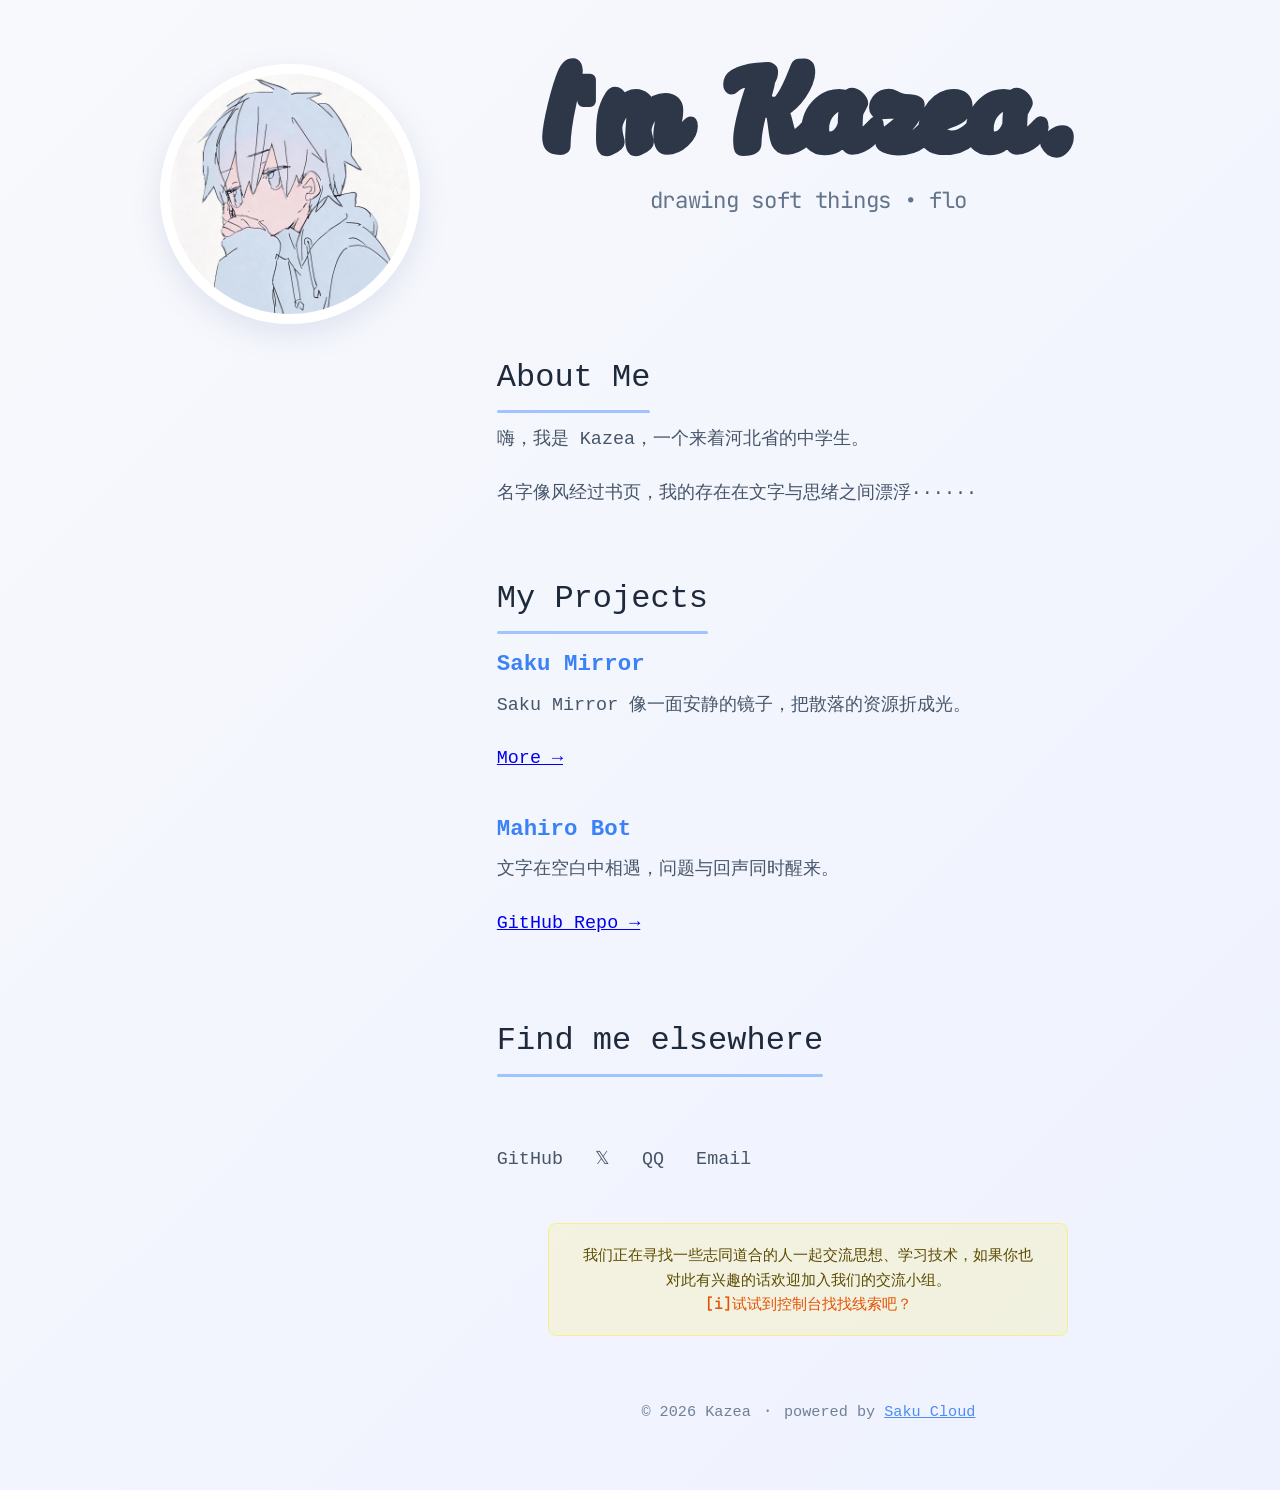
==== index.html @ 3731ab3d "Update index.html" ====
<!DOCTYPE html>
<html lang="zh">

<head>
    <meta charset="UTF-8" />
    <meta name="viewport" content="width=device-width, initial-scale=1.0" />
    <title>Kazea - Home</title>
    <link rel="preconnect" href="https://fonts.googleapis.com">
    <link rel="preconnect" href="https://fonts.gstatic.com" crossorigin>
    <link
        href="https://fonts.googleapis.com/css2?family=JetBrains+Mono:ital,wght@0,300;0,400;0,500;0,700;1,400&family=M+PLUS+Rounded+1c:wght@300;400;500&family=Noto+Sans+TC:wght@300;400;500;700&display=swap"
        rel="stylesheet">
    <link rel="stylesheet" href="./static/styles.css">
</head>

<body>

    <div class="container">
        <div class="avatar-side">
            <img src="./static/imgs/newlogo.png" alt="Kazea" />
        </div>

        <div class="content-side">
            <div class="handwriting-wrap">
                <svg class="handwriting-svg" viewBox="0 13.9 231.85 39.15" preserveAspectRatio="xMidYMid meet"
                    xmlns="http://www.w3.org/2000/svg">
                    <g>
                        <path class="stroke-path"
                            d="M7.45 50.45Q7.45 51.85 5.45 51.85Q2.30 51.85 1.15 50.63Q0 49.40 0 46.50Q0.05 42 2.48 32.10Q4.90 22.20 7.05 17.40Q7.60 16.15 8.60 15.02Q9.60 13.90 11.25 13.90Q11.95 13.90 12.43 14.75Q12.90 15.60 12.90 16.70Q12.90 17.80 12.50 19.98Q12.10 22.15 11.50 24.95Q10.90 27.75 10.15 31Q7.45 43.35 7.45 50.45ZM15.65 20.85L18.75 20.85L18.75 30.45L15.65 30.45L15.65 20.85ZM50.65 36.40Q50.65 34.75 48.75 34.75Q47.45 34.75 45.85 37.27Q44.25 39.80 43.55 42.70L43.55 42.80Q43.55 44.50 44.08 46.30Q44.60 48.10 44.60 48.80Q44.60 50.50 40.35 52.15Q39.70 52.40 39.20 52.40Q37.95 52.40 37.48 51.10Q37 49.80 37 47.58Q37 45.35 37.13 43.38Q37.25 41.40 37.38 39.73Q37.50 38.05 37.63 36.77Q37.75 35.50 37.75 34.70Q37.75 33 36.20 33Q34.65 33 32.60 36.63Q30.55 40.25 30.55 42.38Q30.55 44.50 31.08 46.30Q31.60 48.10 31.60 48.80Q31.60 50.50 27.35 52.15Q26.70 52.40 26.20 52.40Q24.95 52.40 24.48 51.10Q24 49.80 24 47.10Q24 40 24.55 36.85Q25.30 32.20 27.95 28.05Q28.85 26.65 29.90 26.65Q31.55 26.65 32.95 29.35Q33.35 30.05 33.55 30.65Q35.95 27.65 39.20 27.65Q41.35 27.65 43.05 29.07Q44.75 30.50 44.75 32.65L44.75 33.20Q47.80 29.40 52.20 29.40Q54.90 29.40 56.30 30.80Q57.70 32.20 57.70 34.25Q57.70 36.30 57.40 37.95Q57.10 39.60 56.73 41.05Q56.35 42.50 56.05 43.63Q55.75 44.75 55.75 45.38Q55.75 46 56.15 46Q56.90 46 58 45.05Q59.10 44.10 60.20 42.98Q61.30 41.85 62.23 40.90Q63.15 39.95 63.50 39.95Q64.20 39.95 64.20 41.65Q64.20 45.15 60.68 48.45Q57.15 51.75 53.15 51.75Q49.55 51.75 49.55 45.20Q49.55 43.55 50.10 40.65Q50.65 37.75 50.65 36.40ZM92.60 49.40Q92.60 52.35 86.85 52.35Q85.60 52.35 85.38 51.08Q85.15 49.80 85.15 47.60Q85.15 43.30 87.40 34.85Q89.65 26.40 91.95 21.30Q86.60 21.40 83.95 23.40Q83.15 24 82.65 24.48Q82.15 24.95 81.78 24.95Q81.40 24.95 81.05 24.38Q80.70 23.80 80.70 23Q80.70 20.25 83.15 18.75Q86.65 16.65 93.10 15.95Q95.95 15.65 98.30 15.65L98.40 15.65Q98.75 15.65 99.38 16.05Q100 16.45 100 17.35Q100 18.25 99.68 19.38Q99.35 20.50 98.80 21.05Q98.50 23.45 97.50 26.80Q96.50 30.15 95.40 33.95Q92.60 43.75 92.60 49.40M117.30 39.80Q118.15 39.80 118.15 42.10Q118.15 43.35 117.10 45.13Q116.05 46.90 114.38 48.38Q112.70 49.85 110.65 50.80Q108.60 51.75 106.75 51.75Q104.90 51.75 103.85 51.05Q102.80 50.35 102.20 49.15Q101.35 47.45 100.80 42.67Q100.25 37.90 99.70 36Q98.40 35.75 97.43 34.98Q96.45 34.20 96.45 33.08Q96.45 31.95 97.48 31.45Q98.50 30.95 99.80 30.95Q101.10 30.95 102.10 31.55Q104.80 28.65 107 23.95Q108 21.80 108.93 19.52Q109.85 17.25 110.85 14.85Q111.10 14.25 111.93 14.13Q112.75 14 114.10 14Q115.45 14 116 14.88Q116.55 15.75 116.55 17.73Q116.55 19.70 115.50 22.25Q114.45 24.80 112.80 27.20Q109.35 32.25 104.85 34.80Q105.65 36.45 106.15 38.42Q106.65 40.40 107.10 42.08Q107.55 43.75 108.13 44.88Q108.70 46 109.55 46Q110.40 46 111.58 45.02Q112.75 44.05 113.90 42.90Q115.05 41.75 115.97 40.77Q116.90 39.80 117.30 39.80ZM146.35 39.80Q147.25 39.80 147.25 42.10Q147.25 43.35 146.20 45.13Q145.15 46.90 143.48 48.38Q141.80 49.85 139.75 50.80Q137.70 51.75 135.75 51.75Q133.10 51.75 132.20 47.10Q130.90 49.25 128.80 50.63Q126.70 52 123.18 52Q119.65 52 117.50 49.80Q115.35 47.60 115.40 44.45Q115.40 35.95 121.05 31.05Q123.45 29 125.53 28.35Q127.60 27.70 129.90 27.70Q132.20 27.70 133.65 28.50Q134.35 27.05 135.25 27.05Q137 27.05 138.58 28.57Q140.15 30.10 140.15 31.45Q139.45 33.10 138.10 35.40Q137.70 37.70 137.70 41.85Q137.70 46 138.75 46Q140.05 46 145.05 40.80Q145.95 39.80 146.35 39.80M122.75 42.80Q122.75 46.65 125.60 46.65Q128.65 46.60 130.65 43.40Q131.35 42.30 131.80 40.70Q131.80 35.10 132.80 31.10Q128.75 31.90 125.75 35Q122.75 38.10 122.75 42.80ZM159.45 29.85Q165.35 29.85 165.35 32Q165.35 33.20 164.50 35.95Q160 43.40 155.40 46.50Q157.60 47.05 159.60 47.05Q161.60 47.05 163.32 45.95Q165.05 44.85 166.35 43.50Q167.65 42.15 168.53 41.05Q169.40 39.95 169.95 39.95Q170.65 39.95 170.65 41.85Q170.65 43.75 169.55 45.63Q168.45 47.50 166.50 48.95Q162.20 52.15 156.15 52.15Q153.70 52.15 151.90 51.52Q150.10 50.90 149.32 50.35Q148.55 49.80 148.55 48.83Q148.55 47.85 148.90 46.25Q149.65 45.20 151.32 43.95Q153 42.70 154.68 41.35Q156.35 40 157.63 38.65Q158.90 37.30 158.90 36Q158.90 35.50 156.55 35.50L148.30 35.95Q147 35.95 146.38 35.17Q145.75 34.40 145.75 33.40Q145.75 31.10 147.47 29.35Q149.20 27.60 152 27.55Q153.20 27.55 154.85 28.35Q156.50 29.15 157.47 29.50Q158.45 29.85 159.45 29.85ZM179.80 46.15Q183.70 46.15 187.35 43.05Q188.70 41.90 189.55 40.92Q190.40 39.95 190.85 39.95Q191.55 39.95 191.55 41.35Q191.55 42.75 190.80 44.48Q190.05 46.20 188.30 47.85Q184 51.90 176.50 51.90Q170.55 51.90 168.40 47.60Q167.65 46.10 167.65 43.30Q167.65 40.50 168.75 37.48Q169.85 34.45 171.68 32.25Q173.50 30.05 175.90 28.82Q178.30 27.60 181.03 27.60Q183.75 27.60 185.22 28.95Q186.70 30.30 186.70 32.45Q186.70 34.60 185.63 35.98Q184.55 37.35 182.85 38.27Q181.15 39.20 179.08 39.92Q177 40.65 175 41.55L175 42.80Q175.05 44.60 176.50 45.35Q177.95 46.10 179.80 46.15M178.95 32.05Q176.35 32.05 175.35 38.10Q176.40 37.40 177.33 36.85Q178.25 36.30 178.95 35.80Q180.45 34.70 180.50 33.30Q180.50 32.05 178.95 32.05ZM219.75 39.80Q220.65 39.80 220.65 42.10Q220.65 43.35 219.60 45.13Q218.55 46.90 216.88 48.38Q215.20 49.85 213.15 50.80Q211.10 51.75 209.15 51.75Q206.50 51.75 205.60 47.10Q204.30 49.25 202.20 50.63Q200.10 52 196.58 52Q193.05 52 190.90 49.80Q188.75 47.60 188.80 44.45Q188.80 35.95 194.45 31.05Q196.85 29 198.93 28.35Q201 27.70 203.30 27.70Q205.60 27.70 207.05 28.50Q207.75 27.05 208.65 27.05Q210.40 27.05 211.98 28.57Q213.55 30.10 213.55 31.45Q212.85 33.10 211.50 35.40Q211.10 37.70 211.10 41.85Q211.10 46 212.15 46Q213.45 46 218.45 40.80Q219.35 39.80 219.75 39.80M196.15 42.80Q196.15 46.65 199 46.65Q202.05 46.60 204.05 43.40Q204.75 42.30 205.20 40.70Q205.20 35.10 206.20 31.10Q202.15 31.90 199.15 35Q196.15 38.10 196.15 42.80ZM222.15 49.70Q223.15 47.15 225.15 45.48Q227.15 43.80 229.50 43.80Q231.85 43.80 231.85 46.40Q231.85 49 230.18 51.05Q228.50 53.10 226.80 53.05Q223.80 53.05 222.15 49.70Z" />
                    </g>
                </svg>
            </div>

            <div class="subtitle-wrapper">
                <div class="subtitle" id="typing-subtitle"></div>
            </div>

            <h2>About Me</h2>
            <p>
                嗨，我是 Kazea，一个来着河北省的中学生。
            </p>
            <p>
                名字像风经过书页，我的存在在文字与思绪之间漂浮······
            </p>

            <h2>My Projects</h2>
            <div class="projects">
                <div class="project-item" data-texts='["Saku Mirror 像一面安静的镜子，把散落的资源折成光。","Saku Mirror 为你加速访问世界的另一端。","Saku Mirror 让信息流动得更轻、更快。"]'>
                        <h3>Saku Mirror</h3>
                        <p class="project-desc"></p>
                        <p><a href="https://mirror.kazea.cn/" target="_blank">More →</a></p>
                    </div>
                    <div class="project-item" data-texts='["文字在空白中相遇，问题与回声同时醒来。","当思考变成声音，对话便拥有了形状。","时间停在输入框里，意义从发送键出发。"]'>
                        <h3>Mahiro Bot</h3>
                        <p class="project-desc"></p>
                        <p><a href="https://github.com/SkanaIS/Mahiro" target="_blank">GitHub Repo →</a></p>
                    </div>
                </div>

                <h2>Find me elsewhere</h2>
                <div class="social">
                    <a href="https://github.com/SkanaIS" target="_blank">GitHub</a>
                    <a href="https://x.com/Kazeeaa" target="_blank">𝕏</a>
                    <a href="https://qm.qq.com/q/lXh6iXRVte" target="_blank" class="qq-join">QQ
                        <div class="qq-qrcode">
                            <img src="./static/imgs/QQ_qrcode.jpg" alt="QQ群二维码" />
                            <div style="margin-top:8px;">轻点添加或扫描QrCode</div>
                        </div>
                    </a>
                    <a href="mailto:i@kazea.cn">Email</a>
                </div>

                <!-- 黄色小提示 -->
                <div class="hint-container" id="join-hint">
                    我们正在寻找一些志同道合的人一起交流思想、学习技术，如果你也对此有兴趣的话欢迎加入我们的交流小组。<br>
                    <strong>[i]试试到控制台找找线索吧？</strong>
                </div>

                <footer>
                    © 2026 Kazea ・ powered by <a href="#" style="color:#3b82f6;">Saku Cloud</a>
                </footer>
            </div>
        </div>

        <script src="./static/script.js"></script>
</body>


</html>
---- static/styles.css ----
* {
  margin: 0;
  padding: 0;
  box-sizing: border-box;
}

body {
  font-family: "Noto Sans TC", "JetBrains Mono", monospace, system-ui, sans-serif;
  background: linear-gradient(135deg, #f8f9fc 0%, #eef2ff 100%);
  color: #2d3748;
  line-height: 1.7;
  min-height: 100vh;
  padding: 5vw 4vw;
  font-size: clamp(16px, 2.5vw, 18px);
}

.container {
  max-width: 960px;
  margin: 0 auto;
  display: flex;
  flex-direction: row;
  gap: clamp(40px, 6vw, 80px);
  align-items: flex-start;
  flex-wrap: wrap;
}

.avatar-side {
  flex: 0 0 clamp(180px, 35vw, 260px);
  text-align: center;
}

.avatar-side img {
  width: 100%;
  height: auto;
  aspect-ratio: 1 / 1;
  object-fit: cover;
  border-radius: 50%;
  border: 10px solid #ffffff;
  box-shadow: 0 10px 30px rgba(100, 110, 160, 0.15);
  display: block;
  margin: 0 auto 1.5rem;
}

.content-side {
  flex: 1;
  min-width: 300px;
}

.handwriting-wrap {
  width: 100%;
  max-width: 520px;
  margin: 0 auto 1.8rem;
}

.handwriting-svg {
  width: 100%;
  height: auto;
  display: block;
  margin: 0 auto;
  overflow: visible;
}

.stroke-path {
  fill: #2d3748;
  stroke: #2d3748;
  stroke-width: 5.2;
  stroke-linecap: round;
  stroke-linejoin: round;
  animation: draw 7.5s cubic-bezier(0.25, 0.1, 0.25, 1) forwards;
}

@keyframes draw {
  from { stroke-dashoffset: var(--length); }
  to   { stroke-dashoffset: 0; }
}

.subtitle-wrapper {
  width: 100%;
  max-width: 520px;
  min-height: 5em;
  margin: 0 auto 2.5rem;
  text-align: center;
}

.subtitle {
  font-family: "JetBrains Mono", monospace;
  font-size: clamp(1.1rem, 4.5vw, 1.4rem);
  color: #64748b;
  font-weight: 400;
  letter-spacing: -0.3px;
  white-space: pre-wrap;
  word-break: break-word;
  text-align: center;
}

h2 {
  font-family: "Consolas", monospace;
  font-size: clamp(1.6rem, 5vw, 2rem);
  color: #1e293b;
  margin: 2.5rem 0 1.2rem;
  font-weight: normal;
  position: relative;
  display: inline-block;
}

h2::after {
  content: '';
  position: absolute;
  bottom: -8px;
  left: 0;
  width: 100%;
  height: 3px;
  background: #a0c4ff;
  border-radius: 3px;
}

p {
  font-family: "Consolas", monospace;
  font-size: clamp(1rem, 3.2vw, 1.15rem);
  margin-bottom: 1.4rem;
  color: #475569;
  text-align: left;
}

.projects {
  width: 100%;
  max-width: 520px;
}

.projects .project-item {
  margin-bottom: 2.2rem;
  text-align: left;
}

.projects .project-item h3 {
  font-family: "Consolas", monospace;
  font-size: clamp(1.2rem, 4vw, 1.4rem);
  color: #3b82f6;
  margin-bottom: 0.4rem;
}

.social {
  margin-top: 3.5rem;
  display: flex;
  flex-wrap: wrap;
  gap: clamp(20px, 5vw, 32px);
  font-size: clamp(1rem, 3.5vw, 1.15rem);
  justify-content: flex-start;
}

.social a {
  font-family: "Consolas", monospace;
  color: #475569;
  text-decoration: none;
  transition: color 0.2s;
  position: relative;
  display: inline-block;
}

.social a:hover {
  color: #3b82f6;
}

/* 加群按钮的二维码提示 */
.qq-join {
  position: relative;
  cursor: pointer;
}

.qq-join:hover .qq-qrcode {
  display: block;
}

.qq-qrcode {
  display: none;
  position: absolute;
  bottom: 100%;
  left: 50%;
  transform: translateX(-50%);
  margin-bottom: 12px;
  z-index: 10;
  background: #fff;
  border: 1px solid #ddd;
  border-radius: 8px;
  padding: 8px;
  box-shadow: 0 8px 24px rgba(0,0,0,0.15);
  width: 180px;
  text-align: center;
  font-size: 0.85rem;
  color: #333;
}

.qq-qrcode img {
  width: 160px;
  height: 280px;
  border-radius: 4px;
}

footer {
  margin-top: 4rem;
  text-align: center;
  font-size: 0.95rem;
  color: #64748b;
  opacity: 0.9;
  font-family: "Consolas", monospace;
}

/* 黄色小提示样式 */
.hint-container {
  margin: 3rem auto 2rem;
  padding: 1.2rem 1.8rem;
  background-color: rgba(255, 235, 59, 0.15);
  border: 1px solid #ffeb3b80;
  border-radius: 8px;
  max-width: 520px;
  font-family: "JetBrains Mono", monospace;
  font-size: 0.95rem;
  color: #5c4b00;
  line-height: 1.6;
  text-align: center;
  display: none;
}

.hint-container.show {
  display: block;
}

.hint-container br {
  margin-bottom: 0.5em;
}

.hint-container strong {
  color: #e65100;
  font-weight: 500;
}

@media (max-width: 820px) {
  .container {
    flex-direction: column;
    align-items: center;
  }
  .content-side {
    text-align: center;
  }
  .social {
    justify-content: center;
  }
  h2::after {
    left: 50%;
    transform: translateX(-50%);
  }
  p, .projects .project-item {
    text-align: center;
  }
  .hint-container {
    margin-left: 1rem;
    margin-right: 1rem;
  }
  .qq-qrcode {
    left: 0;
    right: 0;
    margin: 0 auto;
    transform: none;
    width: 200px;
  }
}

@media (max-width: 480px) {
  .handwriting-wrap { max-width: 92vw; }
  .stroke-path { stroke-width: 5.8; }
  body { padding: 8vw 6vw; }
}
.project-desc {
  transition: opacity 1s ease;
  opacity: 1;
}
.project-desc.fade-out {
  opacity: 0;
}
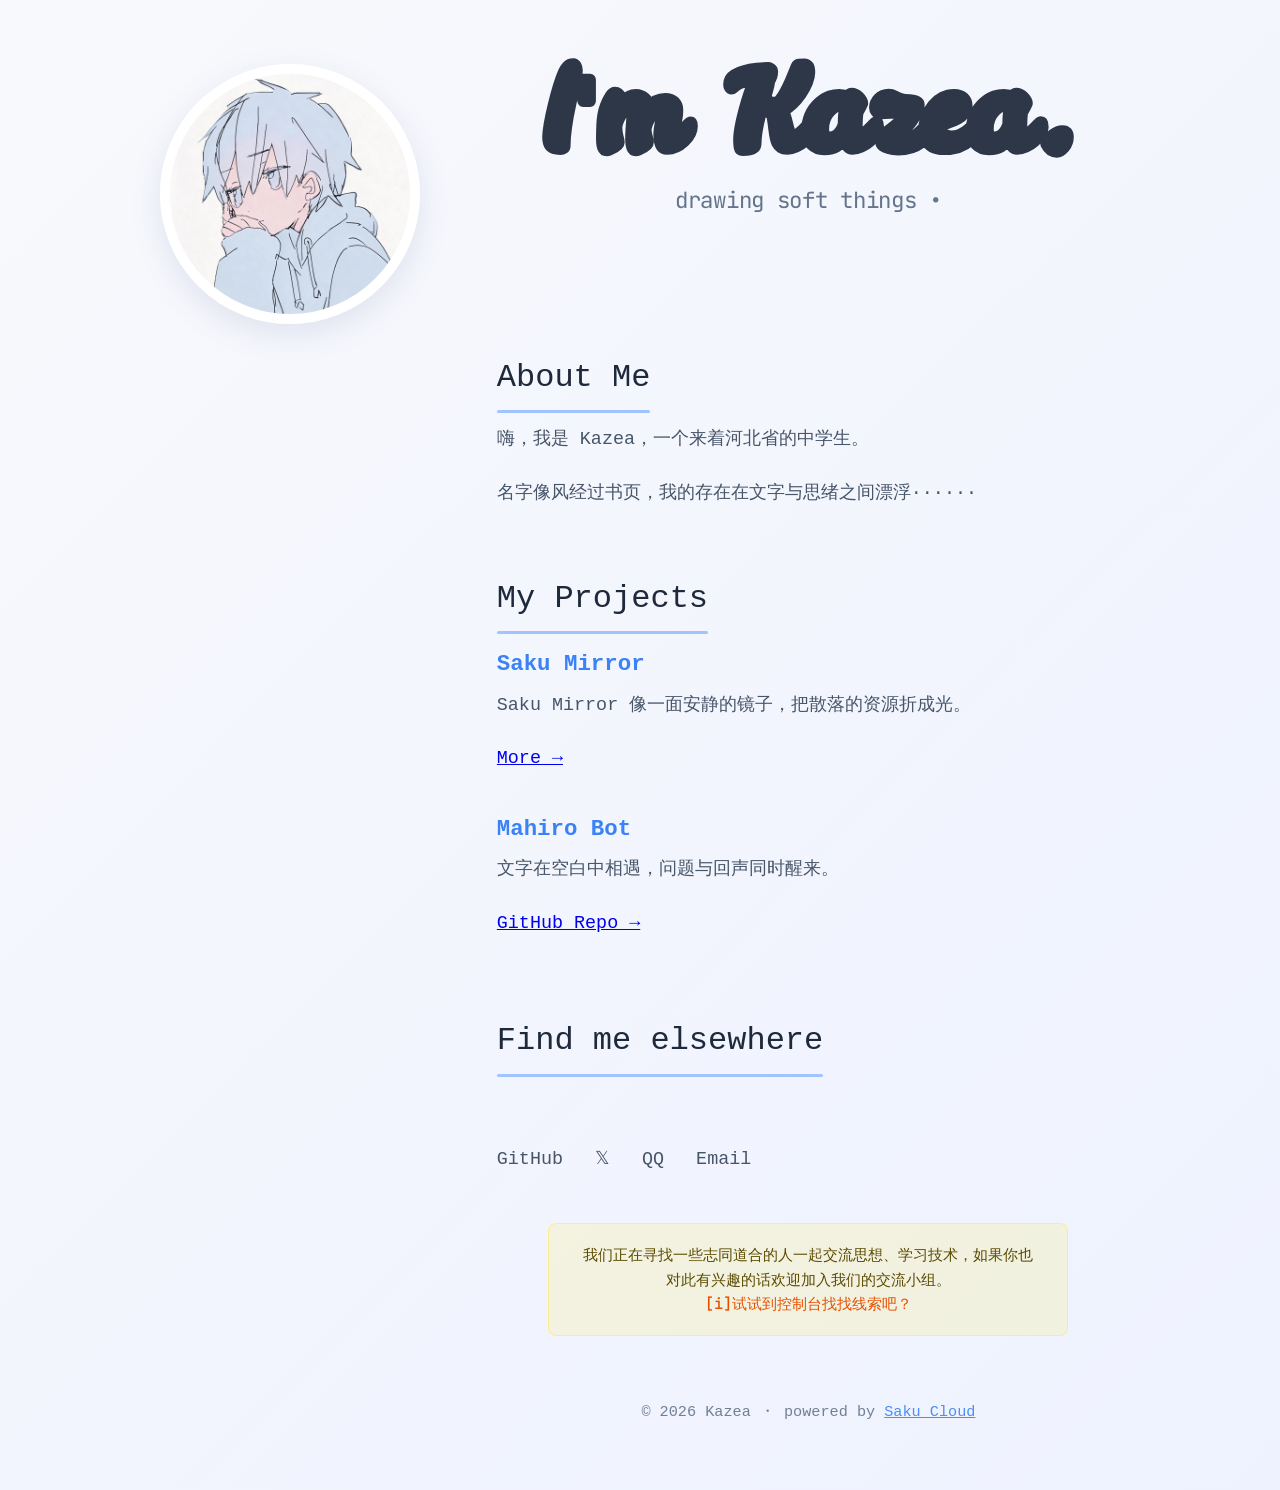
==== commit a0de191a: "Update index.html" ====
--- a/index.html
+++ b/index.html
@@ -50,7 +50,7 @@
                         <p class="project-desc"></p>
                         <p><a href="https://mirror.kazea.cn/" target="_blank">More →</a></p>
                     </div>
-                    <div class="project-item" data-texts='["文字在空白中相遇，问题与回声同时醒来。","当思考变成声音，对话便拥有了形状。","时间停在输入框里，意义从发送键出发。"]'>
+                    <div class="project-item" data-texts='["文字在空白中相遇，问题与回声同时醒来。","当思考变成声音，对话便拥有了形状。","时间停在输入框里，意义从发送键出发。","如果你仔细观察，某些符号会引导你到一个小小的出口——"]'>
                         <h3>Mahiro Bot</h3>
                         <p class="project-desc"></p>
                         <p><a href="https://github.com/SkanaIS/Mahiro" target="_blank">GitHub Repo →</a></p>
@@ -88,3 +88,4 @@
 
 </html>
 
+
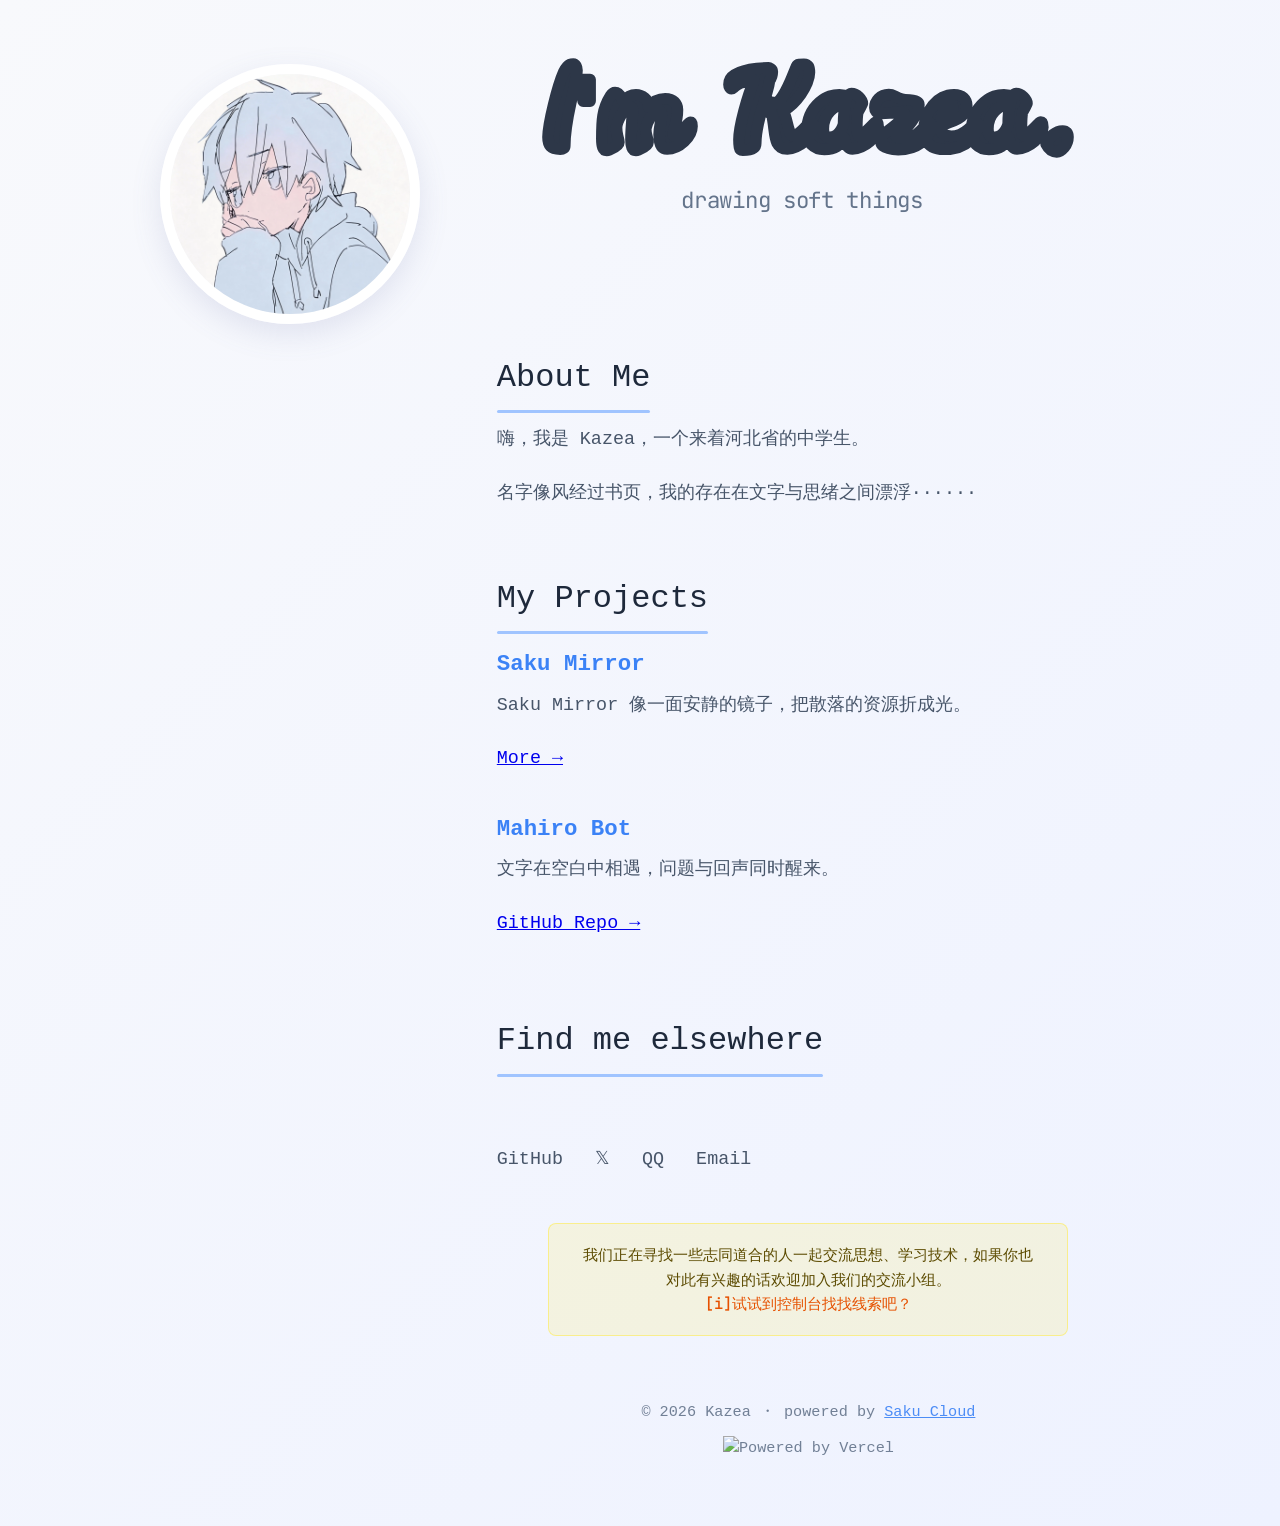
==== commit e10ded87: "依旧微调" ====
--- a/index.html
+++ b/index.html
@@ -77,7 +77,8 @@
                 </div>
 
                 <footer>
-                    © 2026 Kazea ・ powered by <a href="#" style="color:#3b82f6;">Saku Cloud</a>
+                    © 2026 Kazea ・ powered by <a href="#" style="color:#3b82f6;">Saku Cloud</a><br>
+                    <img src="https://raw.githubusercontent.com/abumalick/powered-by-vercel/master/powered-by-vercel.svg" onclick="window.open('https://vercel.com')" alt="Powered by Vercel" style="height: 40px; margin-top: 10px; aspect-ratio: 212 / 44; cursor: pointer;">
                 </footer>
             </div>
         </div>
--- a/static/styles.css
+++ b/static/styles.css
@@ -39,6 +39,16 @@
   box-shadow: 0 10px 30px rgba(100, 110, 160, 0.15);
   display: block;
   margin: 0 auto 1.5rem;
+  animation: float 3s ease-in-out infinite;
+}
+
+@keyframes float {
+  0%, 100% {
+    transform: translateY(0);
+  }
+  50% {
+    transform: translateY(-10px);
+  }
 }
 
 .content-side {
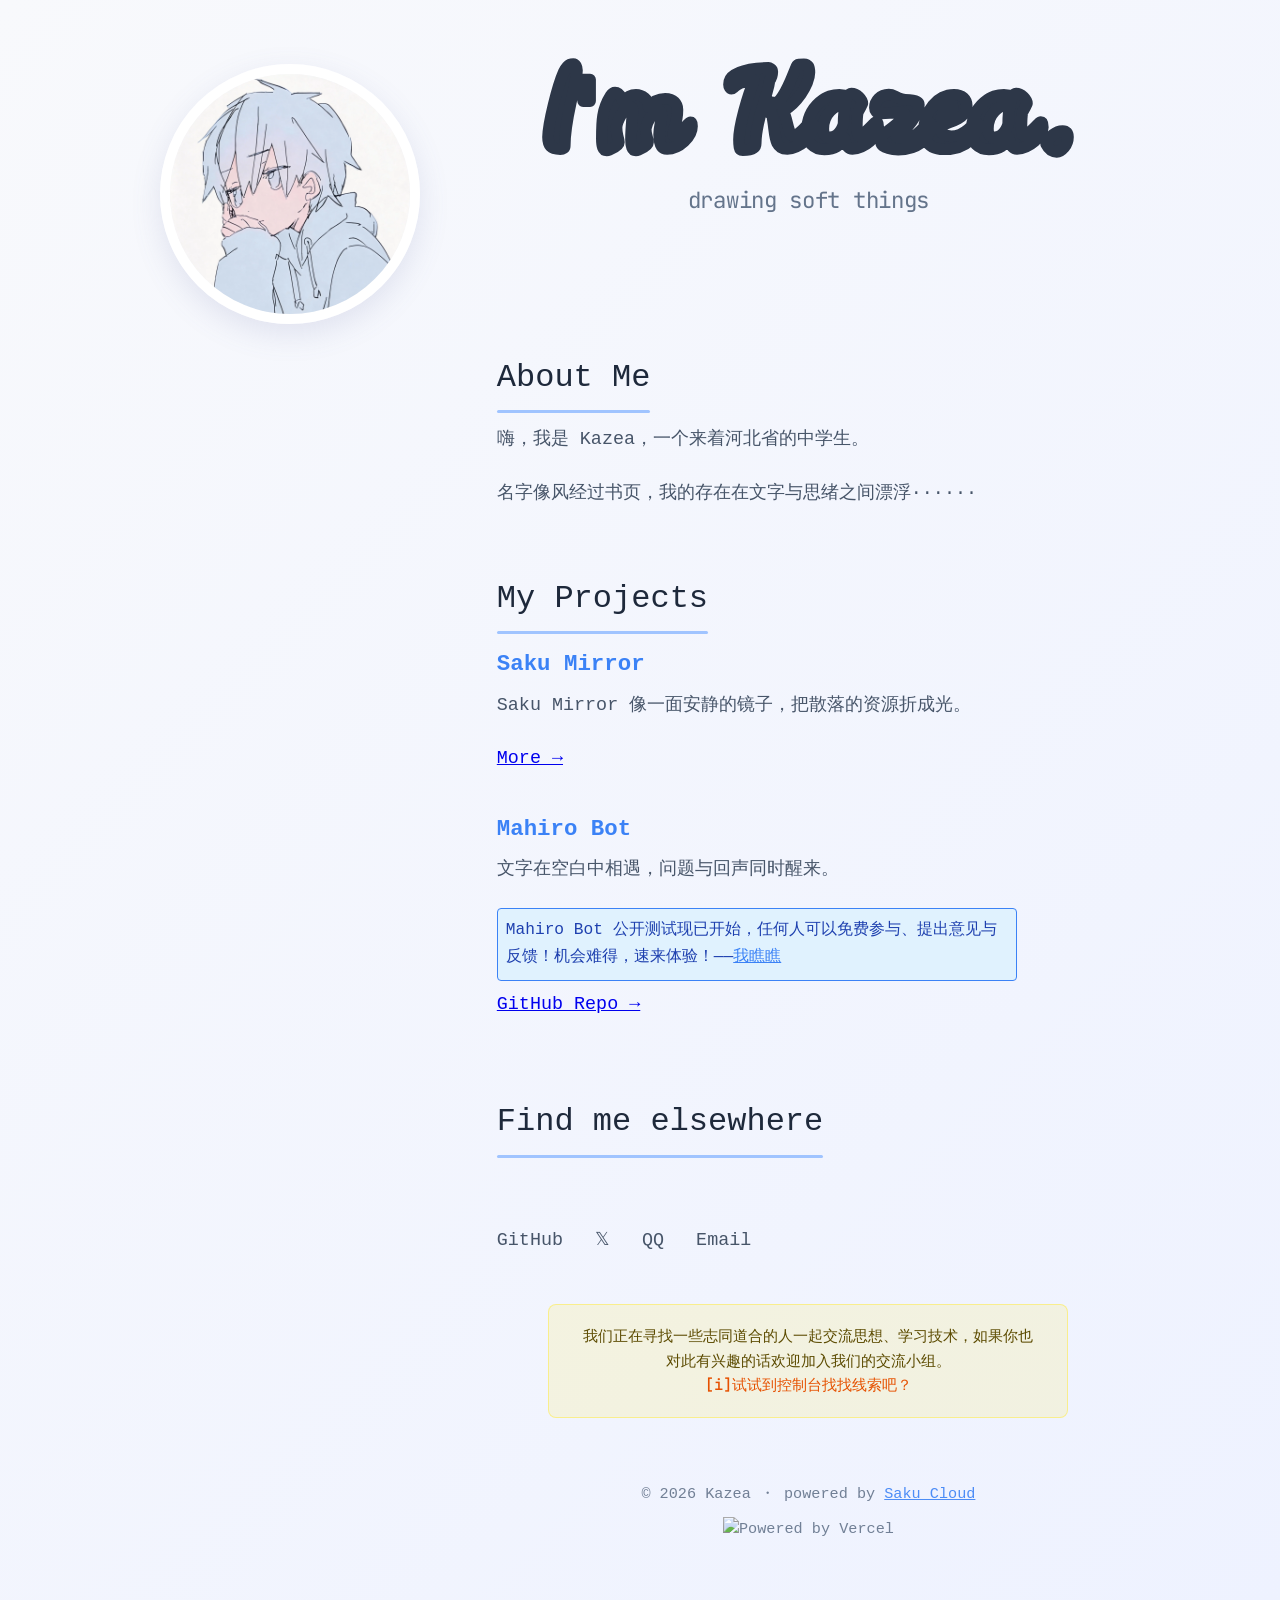
==== commit 359ade20: "加个公告" ====
--- a/index.html
+++ b/index.html
@@ -53,6 +53,7 @@
                     <div class="project-item" data-texts='["文字在空白中相遇，问题与回声同时醒来。","当思考变成声音，对话便拥有了形状。","时间停在输入框里，意义从发送键出发。","如果你仔细观察，某些符号会引导你到一个小小的出口——"]'>
                         <h3>Mahiro Bot</h3>
                         <p class="project-desc"></p>
+                        <p style="background-color: #e0f2fe; border: 1px solid #3b82f6; color: #1e40af; padding: 8px; border-radius: 4px; font-size: 0.9em; margin: 8px 0;">Mahiro Bot 公开测试现已开始，任何人可以免费参与、提出意见与反馈！机会难得，速来体验！——<a href="https://qm.qq.com/q/p0hXQWUnHq" target="_blank" style="color: #3b82f6;">我瞧瞧</a></p>
                         <p><a href="https://github.com/SkanaIS/Mahiro" target="_blank">GitHub Repo →</a></p>
                     </div>
                 </div>
@@ -75,7 +76,7 @@
                     我们正在寻找一些志同道合的人一起交流思想、学习技术，如果你也对此有兴趣的话欢迎加入我们的交流小组。<br>
                     <strong>[i]试试到控制台找找线索吧？</strong>
                 </div>
-
+<!--  -->
                 <footer>
                     © 2026 Kazea ・ powered by <a href="#" style="color:#3b82f6;">Saku Cloud</a><br>
                     <img src="https://raw.githubusercontent.com/abumalick/powered-by-vercel/master/powered-by-vercel.svg" onclick="window.open('https://vercel.com')" alt="Powered by Vercel" style="height: 40px; margin-top: 10px; aspect-ratio: 212 / 44; cursor: pointer;">
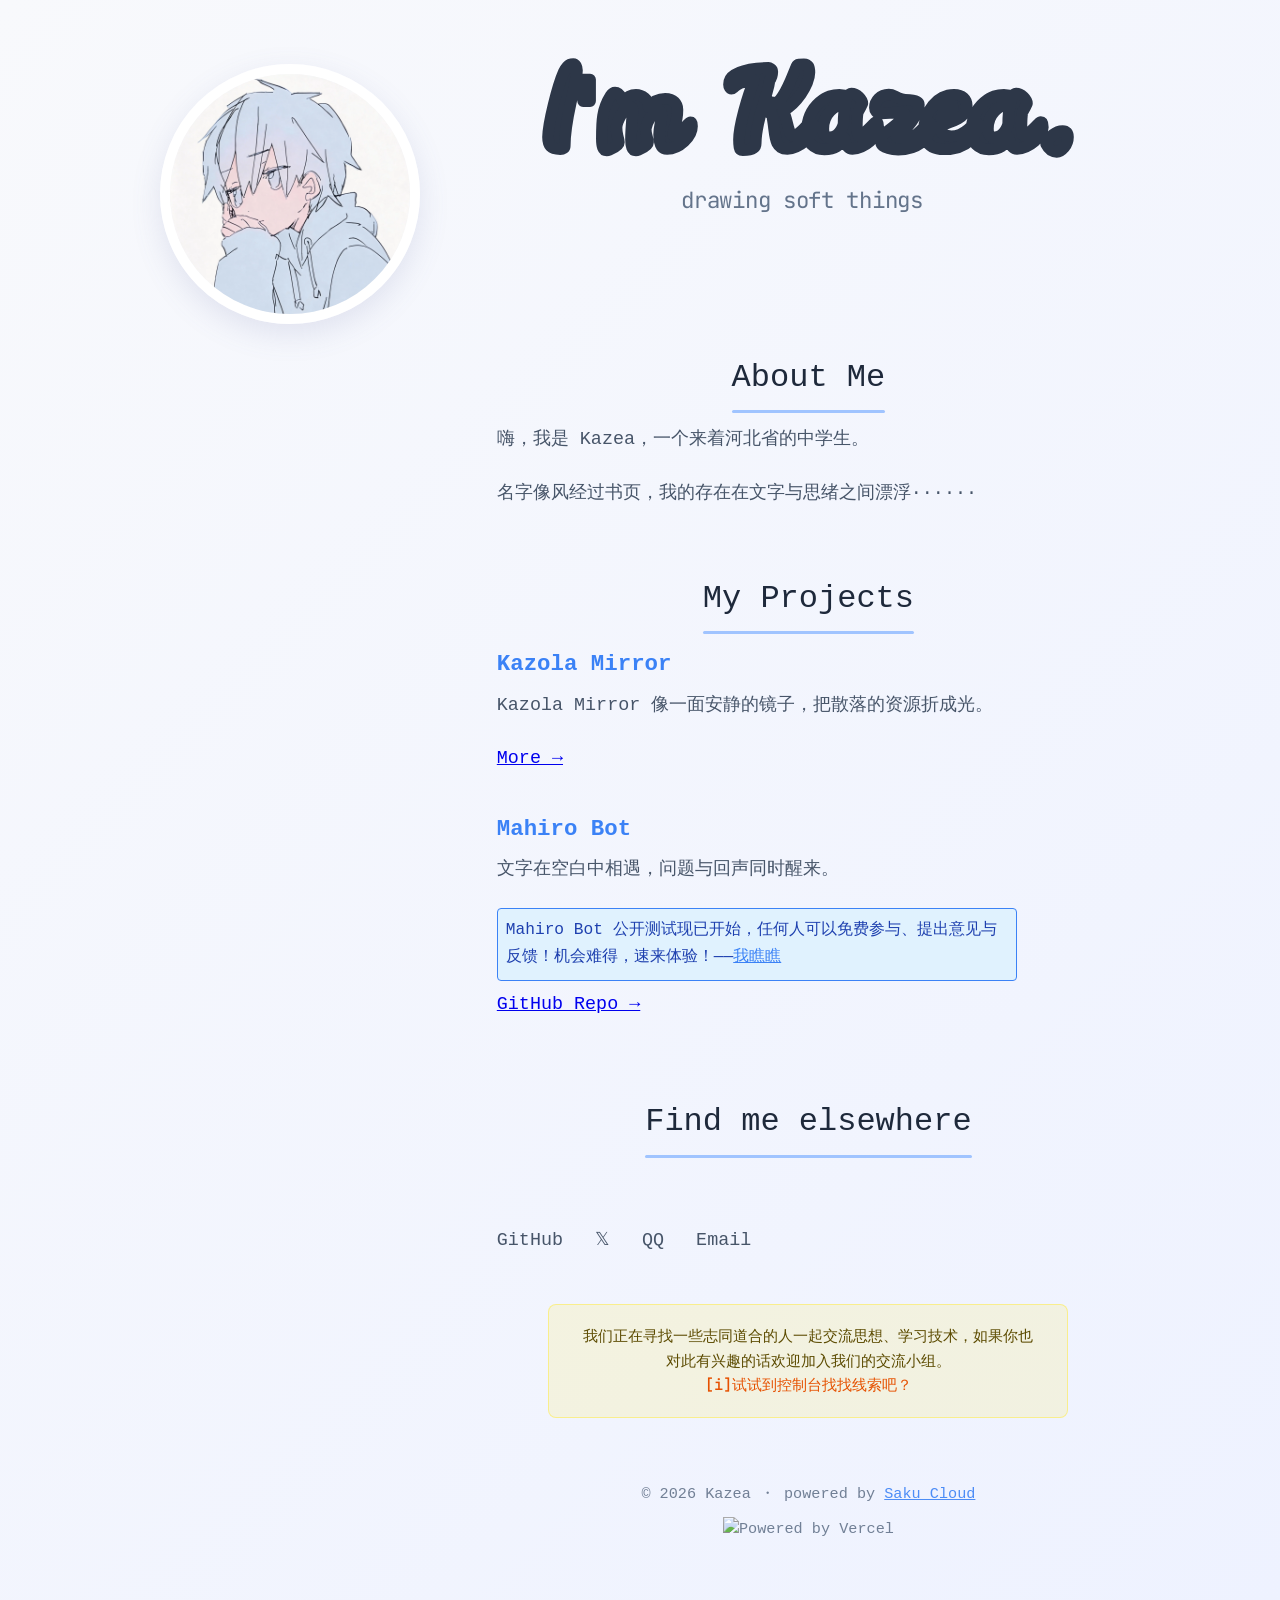
==== commit 7ac0f8ec: "Kazola" ====
--- a/index.html
+++ b/index.html
@@ -45,8 +45,8 @@
 
             <h2>My Projects</h2>
             <div class="projects">
-                <div class="project-item" data-texts='["Saku Mirror 像一面安静的镜子，把散落的资源折成光。","Saku Mirror 为你加速访问世界的另一端。","Saku Mirror 让信息流动得更轻、更快。"]'>
-                        <h3>Saku Mirror</h3>
+                <div class="project-item" data-texts='["Kazola Mirror 像一面安静的镜子，把散落的资源折成光。","Saku Mirror 为你加速访问世界的另一端。","Saku Mirror 让信息流动得更轻、更快。"]'>
+                        <h3>Kazola Mirror</h3>
                         <p class="project-desc"></p>
                         <p><a href="https://mirror.kazea.cn/" target="_blank">More →</a></p>
                     </div>
--- a/static/styles.css
+++ b/static/styles.css
@@ -287,3 +287,12 @@
 .project-desc.fade-out {
   opacity: 0;
 }
+
+/* EULA page centering */
+body:has(.content-side h2:first-of-type) .content-side {
+  text-align: center;
+}
+body:has(.content-side h2:first-of-type) .content-side ol {
+  text-align: left;
+  display: inline-block;
+}
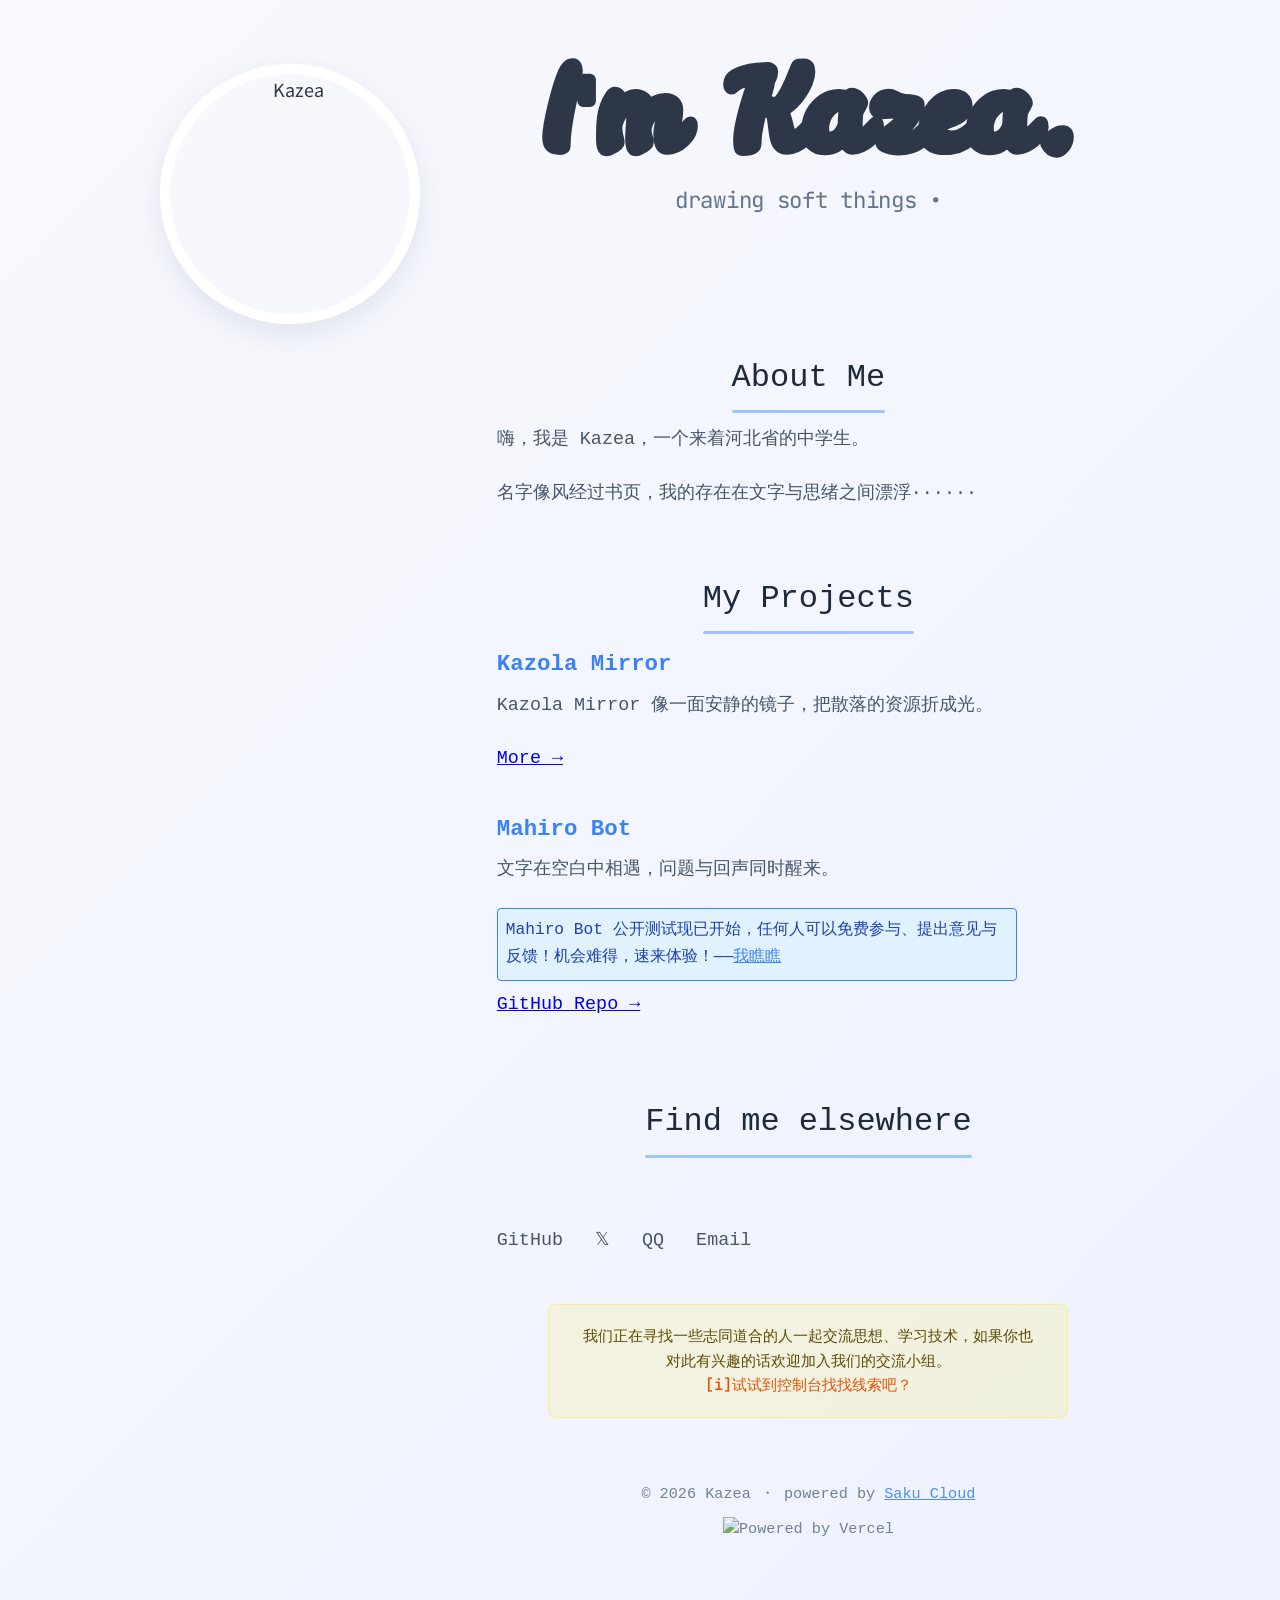
==== commit 0dd8b42e: "update" ====
--- a/index.html
+++ b/index.html
@@ -5,6 +5,7 @@
     <meta charset="UTF-8" />
     <meta name="viewport" content="width=device-width, initial-scale=1.0" />
     <title>Kazea - Home</title>
+    <link rel="icon" href="https://pic1.imgdb.cn/item/699cac388d93ad3aa183f7ea.png">
     <link rel="preconnect" href="https://fonts.googleapis.com">
     <link rel="preconnect" href="https://fonts.gstatic.com" crossorigin>
     <link
@@ -17,7 +18,7 @@
 
     <div class="container">
         <div class="avatar-side">
-            <img src="./static/imgs/newlogo.png" alt="Kazea" />
+            <img src="https://pic1.imgdb.cn/item/699ca69d8d93ad3aa183f694.png" alt="Kazea" />
         </div>
 
         <div class="content-side">
@@ -45,7 +46,7 @@
 
             <h2>My Projects</h2>
             <div class="projects">
-                <div class="project-item" data-texts='["Kazola Mirror 像一面安静的镜子，把散落的资源折成光。","Saku Mirror 为你加速访问世界的另一端。","Saku Mirror 让信息流动得更轻、更快。"]'>
+                <div class="project-item" data-texts='["Kazola Mirror 像一面安静的镜子，把散落的资源折成光。","Kazola Mirror 为你加速访问世界的另一端。","Kazola Mirror 让信息流动得更轻、更快。"]'>
                         <h3>Kazola Mirror</h3>
                         <p class="project-desc"></p>
                         <p><a href="https://mirror.kazea.cn/" target="_blank">More →</a></p>
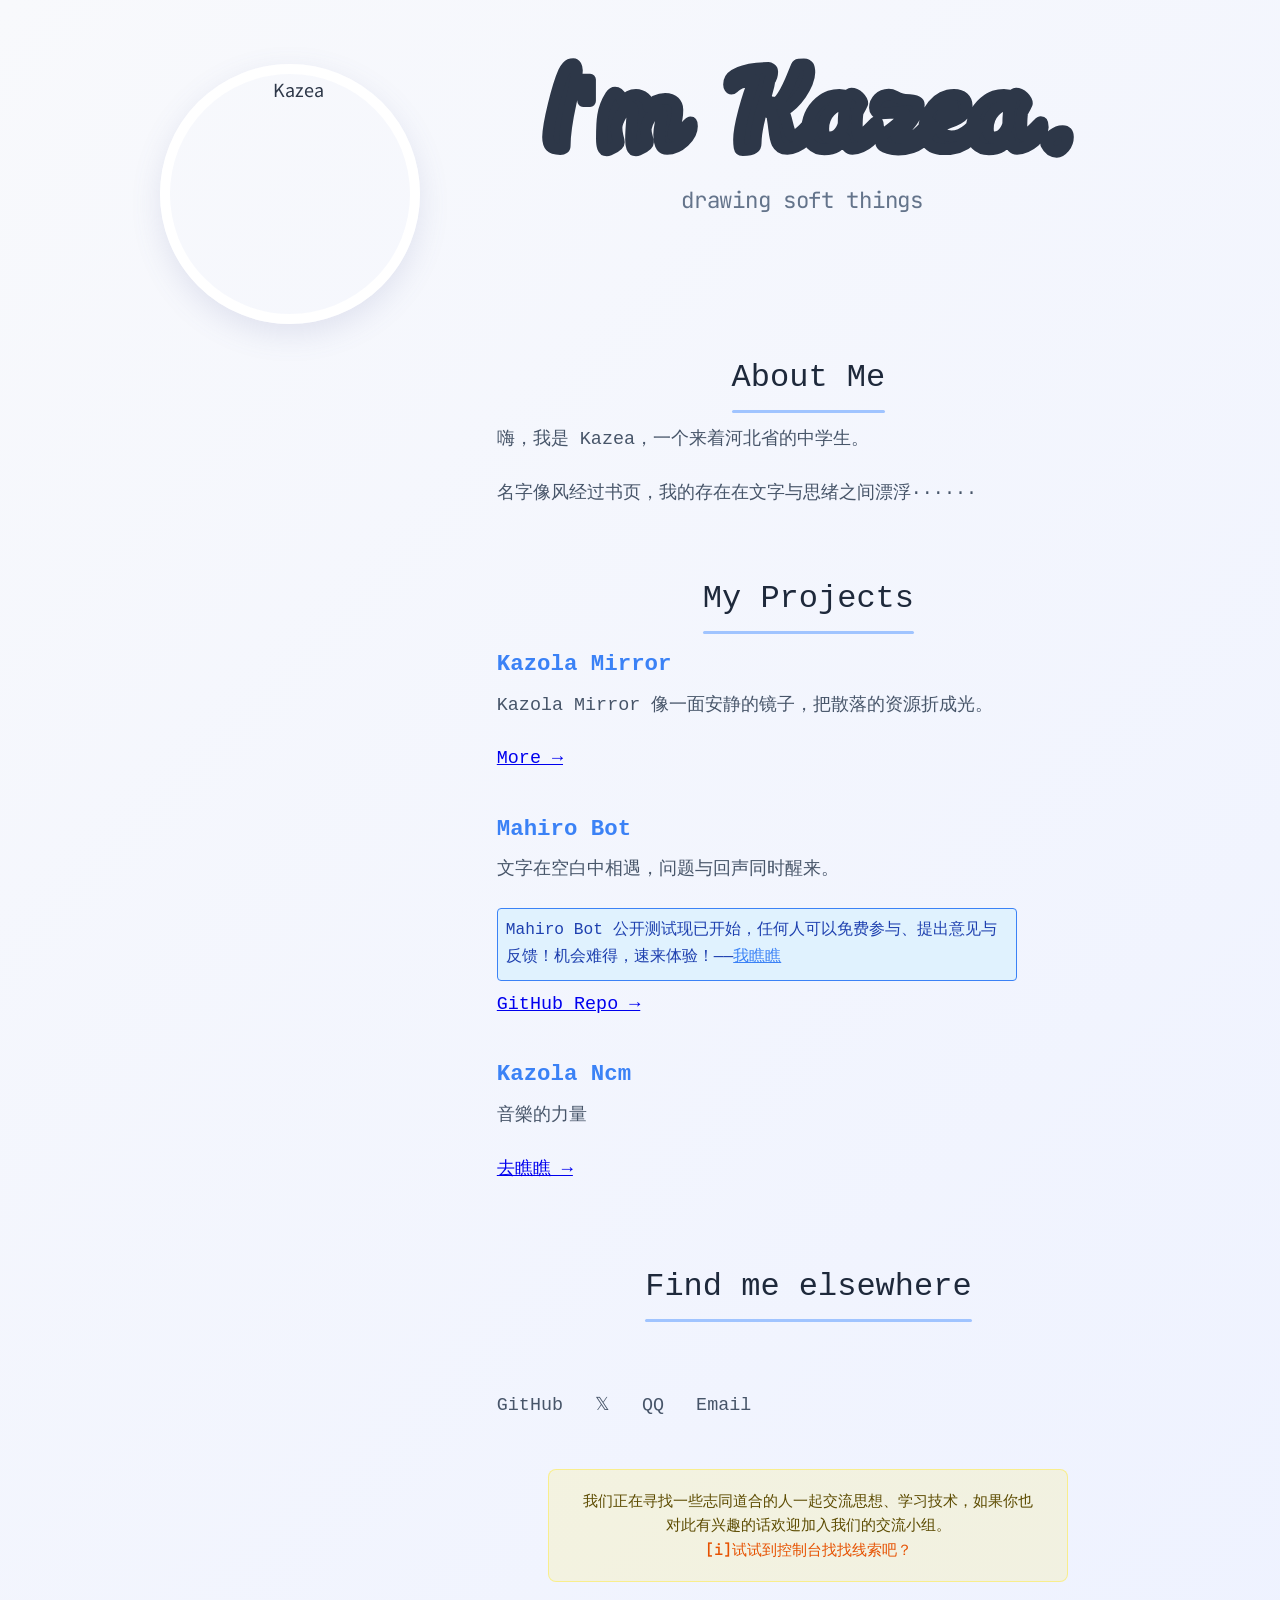
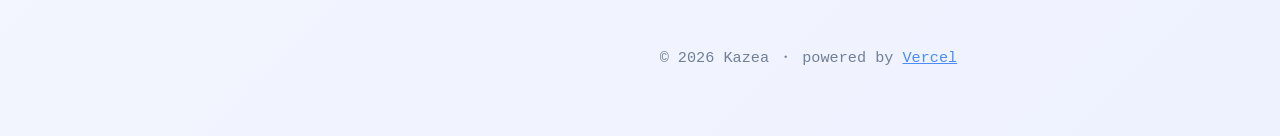
==== commit b750e450: "Add Kazola Ncm Strong" ====
--- a/index.html
+++ b/index.html
@@ -46,49 +46,57 @@
 
             <h2>My Projects</h2>
             <div class="projects">
-                <div class="project-item" data-texts='["Kazola Mirror 像一面安静的镜子，把散落的资源折成光。","Kazola Mirror 为你加速访问世界的另一端。","Kazola Mirror 让信息流动得更轻、更快。"]'>
-                        <h3>Kazola Mirror</h3>
-                        <p class="project-desc"></p>
-                        <p><a href="https://mirror.kazea.cn/" target="_blank">More →</a></p>
+                <div class="project-item"
+                    data-texts='["Kazola Mirror 像一面安静的镜子，把散落的资源折成光。","Kazola Mirror 为你加速访问世界的另一端。","Kazola Mirror 让信息流动得更轻、更快。"]'>
+                    <h3>Kazola Mirror</h3>
+                    <p class="project-desc"></p>
+                    <p><a href="https://mirror.kazea.cn/" target="_blank">More →</a></p>
+                </div>
+                <div class="project-item"
+                    data-texts='["文字在空白中相遇，问题与回声同时醒来。","当思考变成声音，对话便拥有了形状。","时间停在输入框里，意义从发送键出发。","如果你仔细观察，某些符号会引导你到一个小小的出口——"]'>
+                    <h3>Mahiro Bot</h3>
+                    <p class="project-desc"></p>
+                    <p
+                        style="background-color: #e0f2fe; border: 1px solid #3b82f6; color: #1e40af; padding: 8px; border-radius: 4px; font-size: 0.9em; margin: 8px 0;">
+                        Mahiro Bot 公开测试现已开始，任何人可以免费参与、提出意见与反馈！机会难得，速来体验！——<a href="https://qm.qq.com/q/p0hXQWUnHq"
+                            target="_blank" style="color: #3b82f6;">我瞧瞧</a></p>
+                    <p><a href="https://github.com/SkanaIS/Mahiro" target="_blank">GitHub Repo →</a></p>
+                </div>
+                <div class="project-item"
+                    data-texts='["音樂的力量","音乐在这里被拆解成光与数字，旋律不再遥远，只需一次解析便能抵达。","这里没有喧哗，只有被解开的旋律与等待播放的时间。"]'>
+                    <h3>Kazola Ncm</h3>
+                    <p class="project-desc"></p>
+                    <p><a href="https://ncm.kazola.cn/" target="_blank">去瞧瞧 →</a></p>
+                </div>
+            </div>
+
+            <h2>Find me elsewhere</h2>
+            <div class="social">
+                <a href="https://github.com/SkanaIS" target="_blank">GitHub</a>
+                <a href="https://x.com/Kazeeaa" target="_blank">𝕏</a>
+                <a href="https://qm.qq.com/q/lXh6iXRVte" target="_blank" class="qq-join">QQ
+                    <div class="qq-qrcode">
+                        <img src="./static/imgs/QQ_qrcode.jpg" alt="QQ群二维码" />
+                        <div style="margin-top:8px;">轻点添加或扫描QrCode</div>
                     </div>
-                    <div class="project-item" data-texts='["文字在空白中相遇，问题与回声同时醒来。","当思考变成声音，对话便拥有了形状。","时间停在输入框里，意义从发送键出发。","如果你仔细观察，某些符号会引导你到一个小小的出口——"]'>
-                        <h3>Mahiro Bot</h3>
-                        <p class="project-desc"></p>
-                        <p style="background-color: #e0f2fe; border: 1px solid #3b82f6; color: #1e40af; padding: 8px; border-radius: 4px; font-size: 0.9em; margin: 8px 0;">Mahiro Bot 公开测试现已开始，任何人可以免费参与、提出意见与反馈！机会难得，速来体验！——<a href="https://qm.qq.com/q/p0hXQWUnHq" target="_blank" style="color: #3b82f6;">我瞧瞧</a></p>
-                        <p><a href="https://github.com/SkanaIS/Mahiro" target="_blank">GitHub Repo →</a></p>
-                    </div>
-                </div>
+                </a>
+                <a href="mailto:i@kazea.cn">Email</a>
+            </div>
 
-                <h2>Find me elsewhere</h2>
-                <div class="social">
-                    <a href="https://github.com/SkanaIS" target="_blank">GitHub</a>
-                    <a href="https://x.com/Kazeeaa" target="_blank">𝕏</a>
-                    <a href="https://qm.qq.com/q/lXh6iXRVte" target="_blank" class="qq-join">QQ
-                        <div class="qq-qrcode">
-                            <img src="./static/imgs/QQ_qrcode.jpg" alt="QQ群二维码" />
-                            <div style="margin-top:8px;">轻点添加或扫描QrCode</div>
-                        </div>
-                    </a>
-                    <a href="mailto:i@kazea.cn">Email</a>
-                </div>
+            <!-- 黄色小提示 -->
+            <div class="hint-container" id="join-hint">
+                我们正在寻找一些志同道合的人一起交流思想、学习技术，如果你也对此有兴趣的话欢迎加入我们的交流小组。<br>
+                <strong>[i]试试到控制台找找线索吧？</strong>
+            </div>
+            <!--  -->
+            <footer>
+                © 2026 Kazea ・ powered by <a href="https://vercel.com" style="color:#3b82f6;">Vercel</a><br>
+            </footer>
+        </div>
+    </div>
 
-                <!-- 黄色小提示 -->
-                <div class="hint-container" id="join-hint">
-                    我们正在寻找一些志同道合的人一起交流思想、学习技术，如果你也对此有兴趣的话欢迎加入我们的交流小组。<br>
-                    <strong>[i]试试到控制台找找线索吧？</strong>
-                </div>
-<!--  -->
-                <footer>
-                    © 2026 Kazea ・ powered by <a href="#" style="color:#3b82f6;">Saku Cloud</a><br>
-                    <img src="https://raw.githubusercontent.com/abumalick/powered-by-vercel/master/powered-by-vercel.svg" onclick="window.open('https://vercel.com')" alt="Powered by Vercel" style="height: 40px; margin-top: 10px; aspect-ratio: 212 / 44; cursor: pointer;">
-                </footer>
-            </div>
-        </div>
-
-        <script src="./static/script.js"></script>
+    <script src="./static/script.js"></script>
 </body>
 
 
-</html>
-
-
+</html>
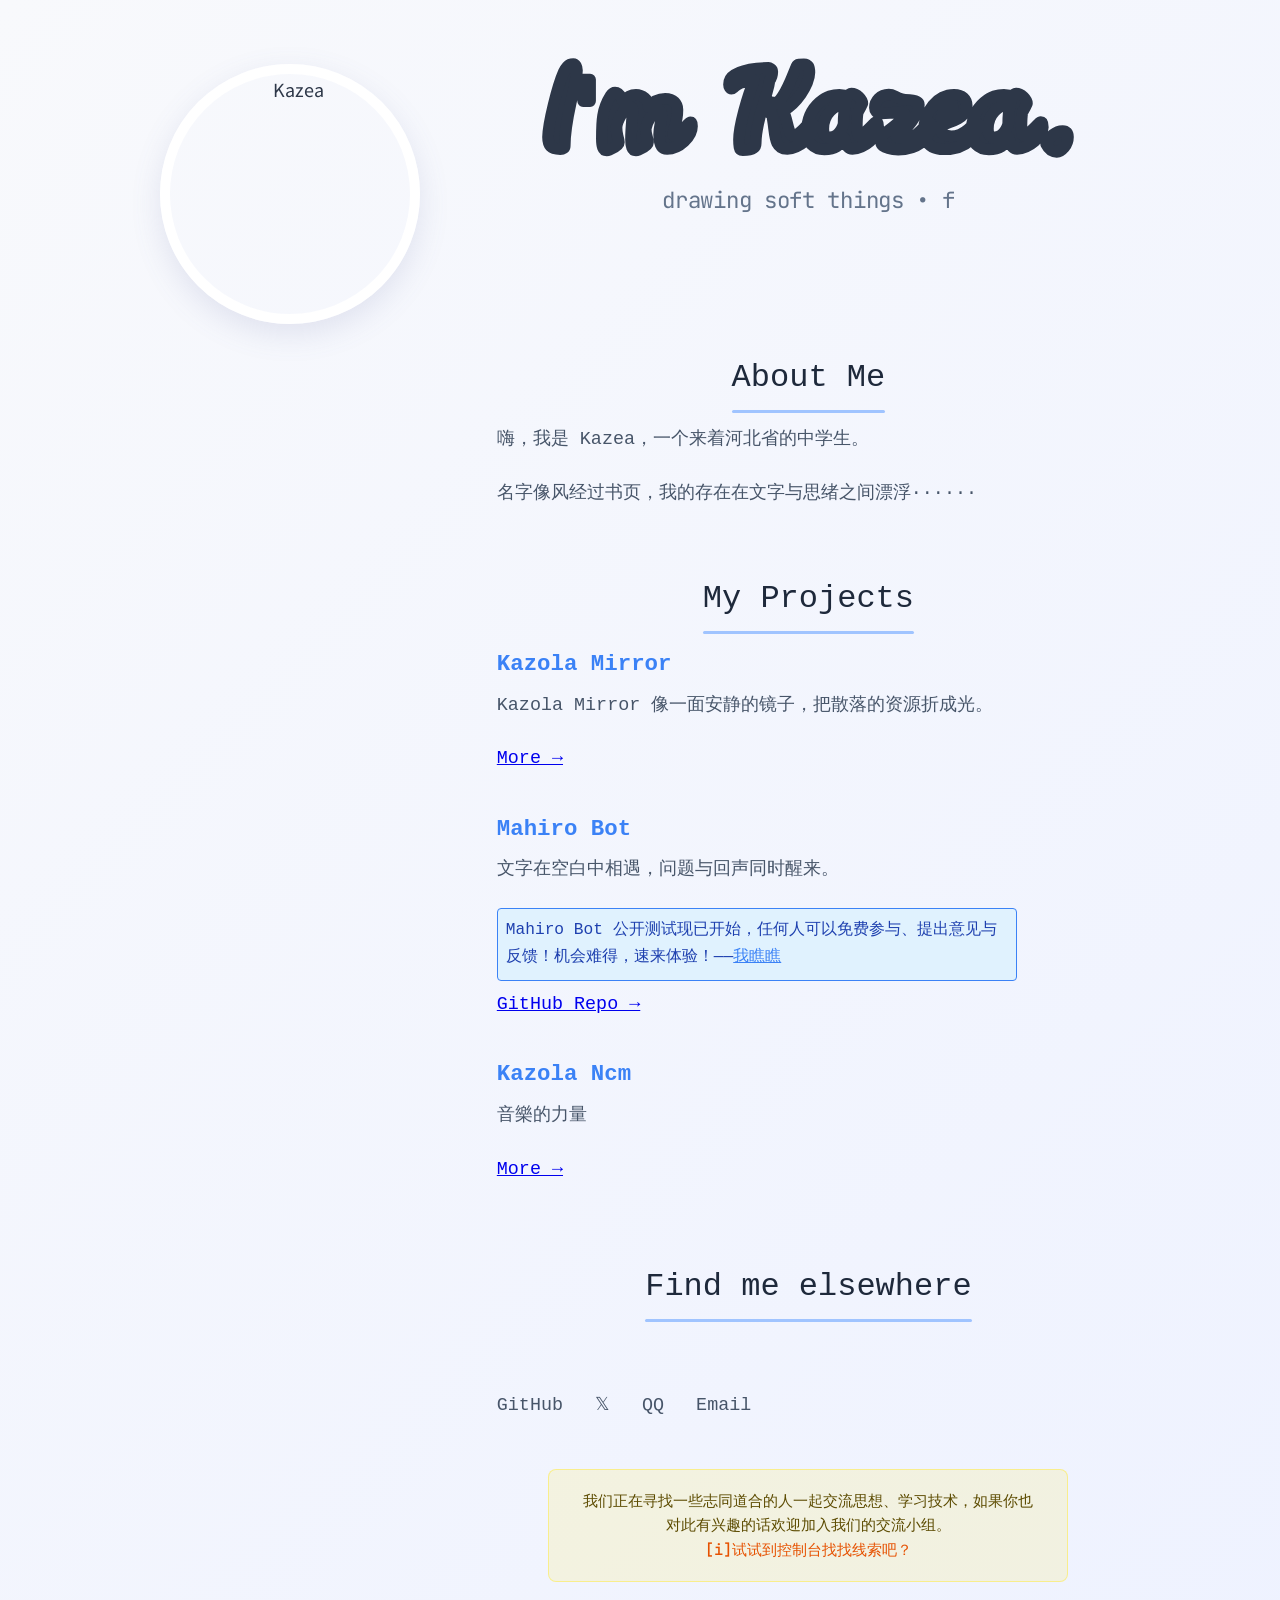
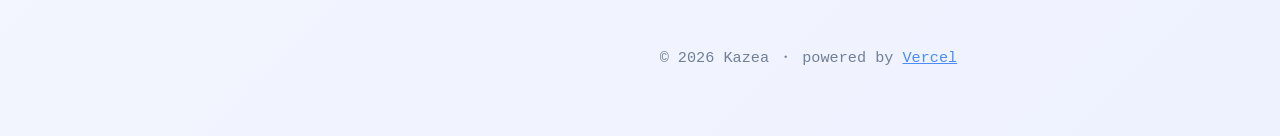
==== commit 2cec4266: "fix" ====
--- a/index.html
+++ b/index.html
@@ -66,7 +66,7 @@
                     data-texts='["音樂的力量","音乐在这里被拆解成光与数字，旋律不再遥远，只需一次解析便能抵达。","这里没有喧哗，只有被解开的旋律与等待播放的时间。"]'>
                     <h3>Kazola Ncm</h3>
                     <p class="project-desc"></p>
-                    <p><a href="https://ncm.kazola.cn/" target="_blank">去瞧瞧 →</a></p>
+                    <p><a href="https://ncm.kazea.cn/" target="_blank">More →</a></p>
                 </div>
             </div>
 
